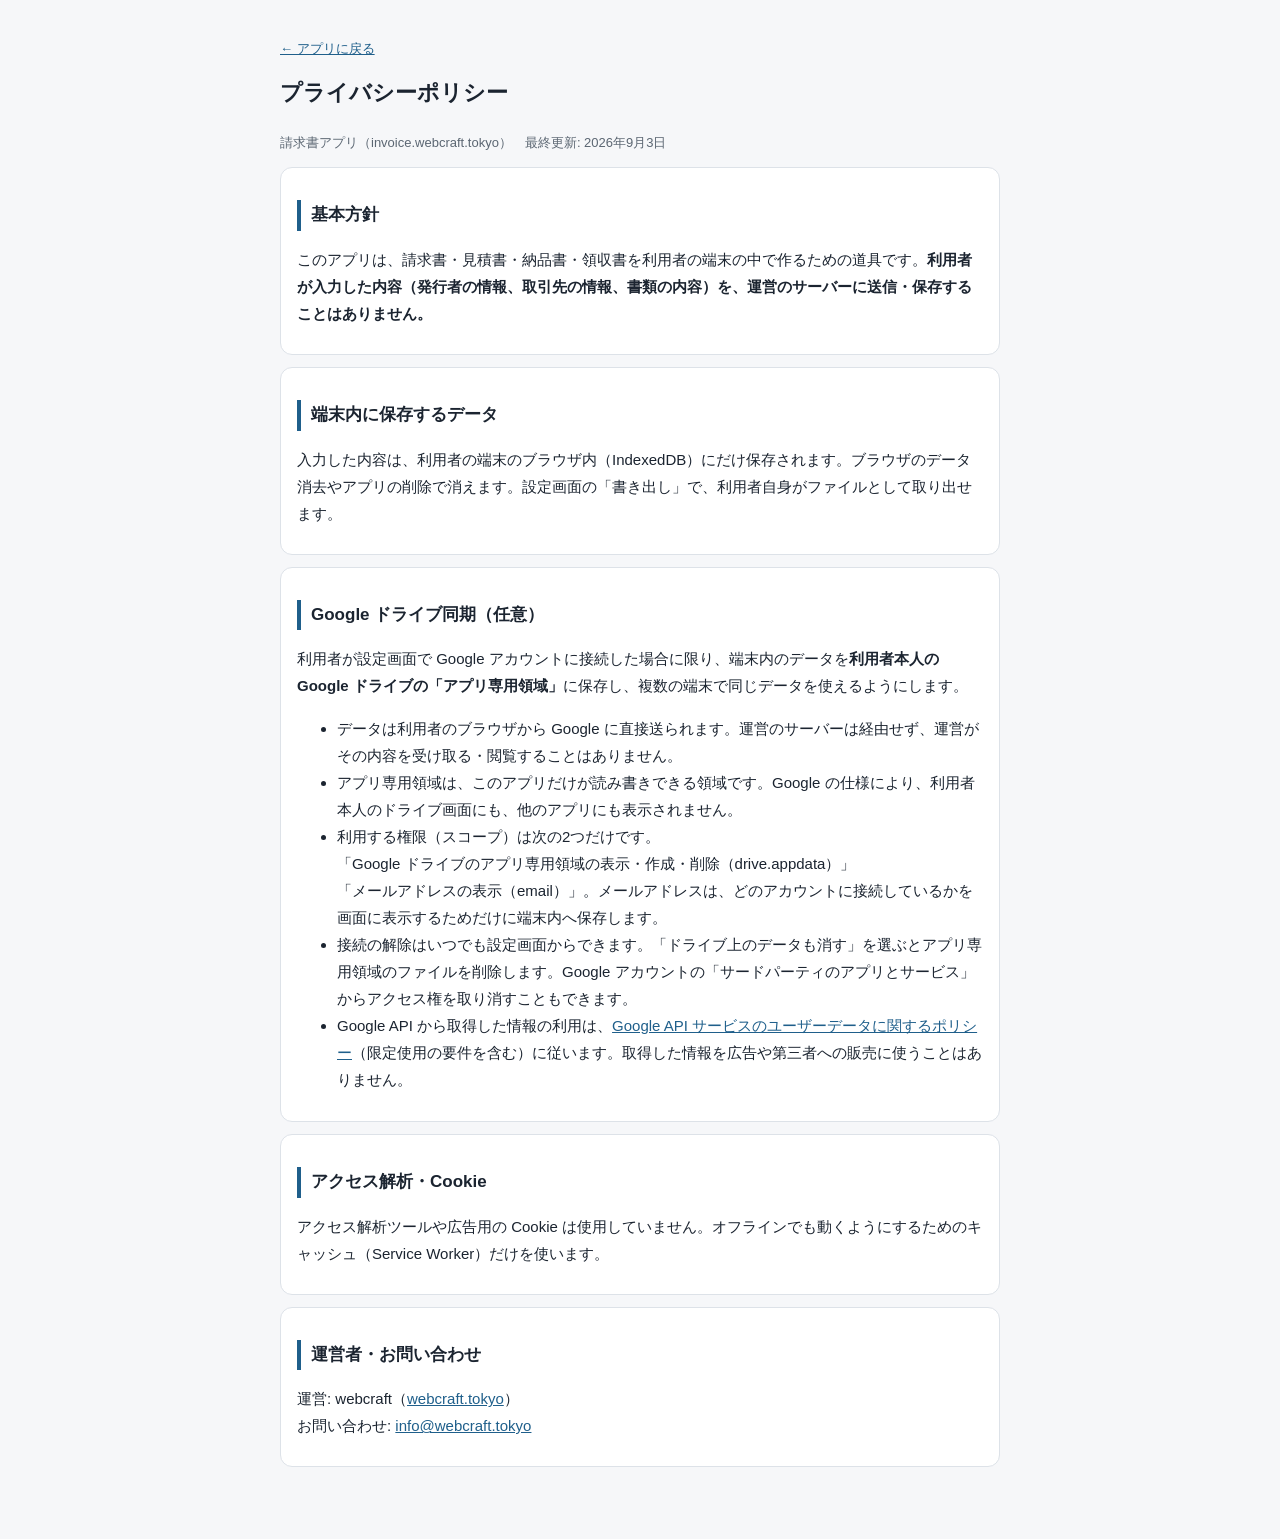
==== privacy.html @ 838dfd17 "deploy b1 2026-09-03 21:52" ====
<!doctype html>
<html lang="ja">
<head>
<meta charset="utf-8">
<meta name="viewport" content="width=device-width, initial-scale=1">
<title>プライバシーポリシー｜請求書アプリ</title>
<meta name="description" content="請求書アプリのプライバシーポリシー。データは利用者の端末内と、利用者本人の Google ドライブのアプリ専用領域にだけ保存され、運営はデータを受け取りません。">
<style>
  :root { color-scheme: light dark; --ink: #1b2430; --sub: #5b6672; --bg: #f6f7f9; --card: #fff; --line: #dde2e8; --accent: #1f5f8b; }
  @media (prefers-color-scheme: dark) { :root { --ink: #e7ecf2; --sub: #9aa6b2; --bg: #0e141b; --card: #151d26; --line: #263241; --accent: #7cc4ff; } }
  html, body { margin: 0; background: var(--bg); color: var(--ink); font-family: -apple-system, "Hiragino Sans", "Noto Sans JP", sans-serif; line-height: 1.8; }
  main { max-width: 720px; margin: 0 auto; padding: 24px 18px 60px; }
  h1 { font-size: 22px; margin: 8px 0 18px; }
  h2 { font-size: 17px; margin: 28px 0 8px; border-left: 4px solid var(--accent); padding-left: 10px; }
  p, li { font-size: 15px; }
  .meta { color: var(--sub); font-size: 13px; }
  a { color: var(--accent); }
  section { background: var(--card); border: 1px solid var(--line); border-radius: 12px; padding: 4px 16px 12px; margin-bottom: 12px; }
</style>
</head>
<body>
<main>
  <p class="meta"><a href="./">← アプリに戻る</a></p>
  <h1>プライバシーポリシー</h1>
  <p class="meta">請求書アプリ（invoice.webcraft.tokyo）　最終更新: 2026年9月3日</p>

  <section>
    <h2>基本方針</h2>
    <p>このアプリは、請求書・見積書・納品書・領収書を利用者の端末の中で作るための道具です。<b>利用者が入力した内容（発行者の情報、取引先の情報、書類の内容）を、運営のサーバーに送信・保存することはありません。</b></p>
  </section>

  <section>
    <h2>端末内に保存するデータ</h2>
    <p>入力した内容は、利用者の端末のブラウザ内（IndexedDB）にだけ保存されます。ブラウザのデータ消去やアプリの削除で消えます。設定画面の「書き出し」で、利用者自身がファイルとして取り出せます。</p>
  </section>

  <section>
    <h2>Google ドライブ同期（任意）</h2>
    <p>利用者が設定画面で Google アカウントに接続した場合に限り、端末内のデータを<b>利用者本人の Google ドライブの「アプリ専用領域」</b>に保存し、複数の端末で同じデータを使えるようにします。</p>
    <ul>
      <li>データは利用者のブラウザから Google に直接送られます。運営のサーバーは経由せず、運営がその内容を受け取る・閲覧することはありません。</li>
      <li>アプリ専用領域は、このアプリだけが読み書きできる領域です。Google の仕様により、利用者本人のドライブ画面にも、他のアプリにも表示されません。</li>
      <li>利用する権限（スコープ）は次の2つだけです。<br>「Google ドライブのアプリ専用領域の表示・作成・削除（drive.appdata）」<br>「メールアドレスの表示（email）」。メールアドレスは、どのアカウントに接続しているかを画面に表示するためだけに端末内へ保存します。</li>
      <li>接続の解除はいつでも設定画面からできます。「ドライブ上のデータも消す」を選ぶとアプリ専用領域のファイルを削除します。Google アカウントの「サードパーティのアプリとサービス」からアクセス権を取り消すこともできます。</li>
      <li>Google API から取得した情報の利用は、<a href="https://developers.google.com/terms/api-services-user-data-policy" target="_blank" rel="noopener">Google API サービスのユーザーデータに関するポリシー</a>（限定使用の要件を含む）に従います。取得した情報を広告や第三者への販売に使うことはありません。</li>
    </ul>
  </section>

  <section>
    <h2>アクセス解析・Cookie</h2>
    <p>アクセス解析ツールや広告用の Cookie は使用していません。オフラインでも動くようにするためのキャッシュ（Service Worker）だけを使います。</p>
  </section>

  <section>
    <h2>運営者・お問い合わせ</h2>
    <p>運営: webcraft（<a href="https://webcraft.tokyo/" target="_blank" rel="noopener">webcraft.tokyo</a>）<br>お問い合わせ: <a href="mailto:info@webcraft.tokyo">info@webcraft.tokyo</a></p>
  </section>
</main>
</body>
</html>
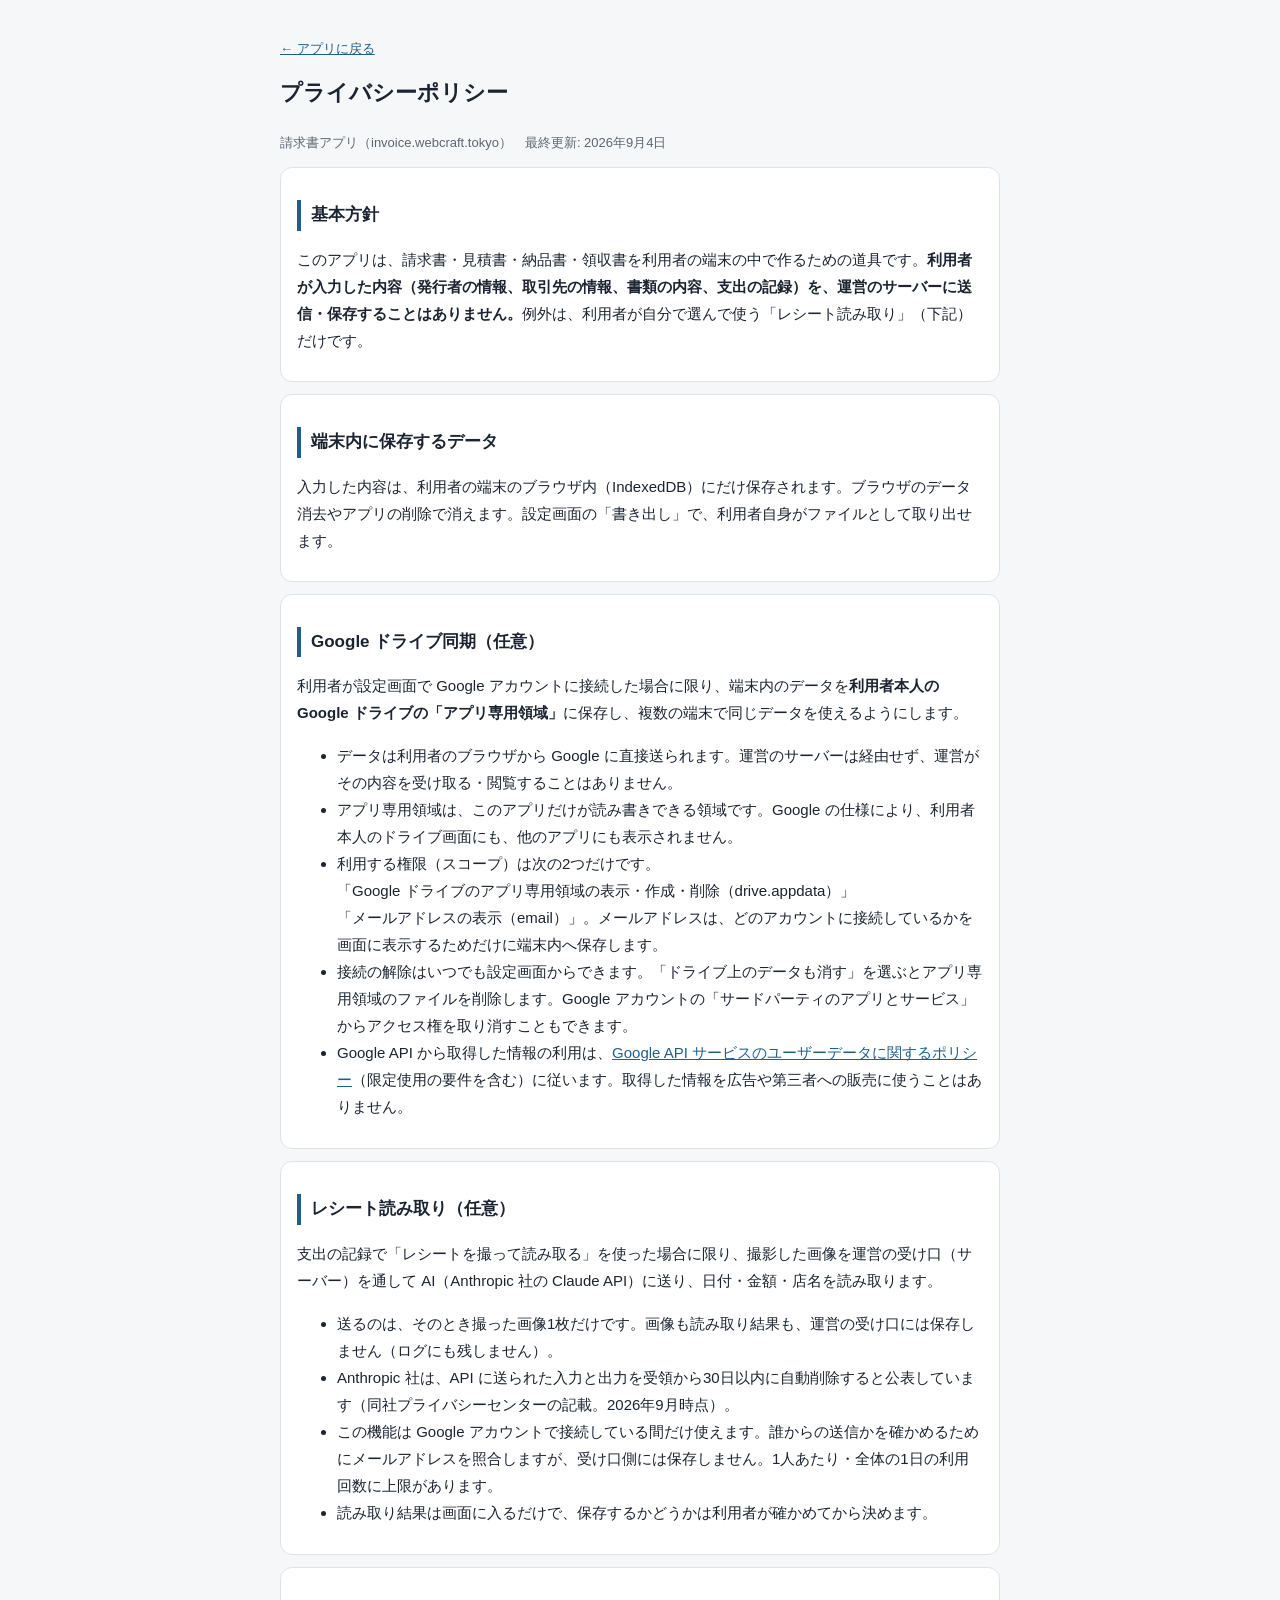
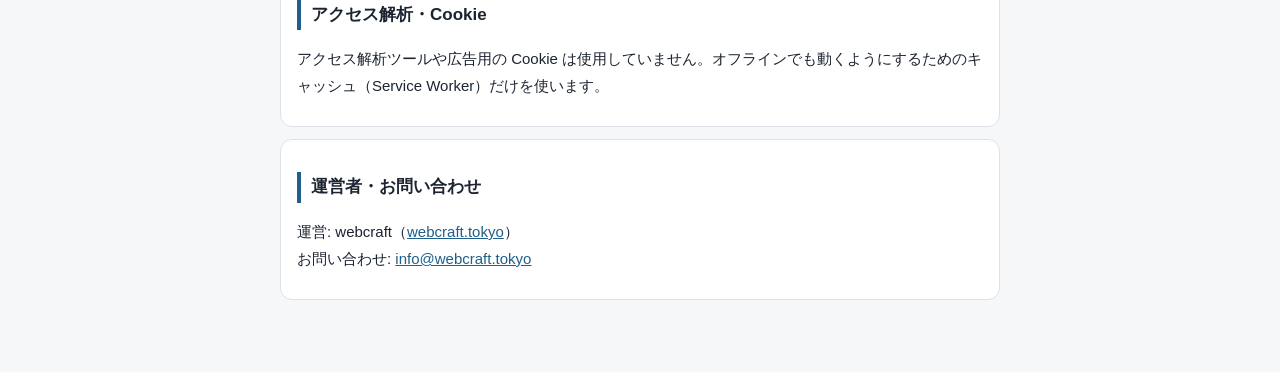
==== commit 91d84089: "deploy b1 2026-09-04 00:21" ====
--- a/privacy.html
+++ b/privacy.html
@@ -22,11 +22,11 @@
 <main>
   <p class="meta"><a href="./">← アプリに戻る</a></p>
   <h1>プライバシーポリシー</h1>
-  <p class="meta">請求書アプリ（invoice.webcraft.tokyo）　最終更新: 2026年9月3日</p>
+  <p class="meta">請求書アプリ（invoice.webcraft.tokyo）　最終更新: 2026年9月4日</p>
 
   <section>
     <h2>基本方針</h2>
-    <p>このアプリは、請求書・見積書・納品書・領収書を利用者の端末の中で作るための道具です。<b>利用者が入力した内容（発行者の情報、取引先の情報、書類の内容）を、運営のサーバーに送信・保存することはありません。</b></p>
+    <p>このアプリは、請求書・見積書・納品書・領収書を利用者の端末の中で作るための道具です。<b>利用者が入力した内容（発行者の情報、取引先の情報、書類の内容、支出の記録）を、運営のサーバーに送信・保存することはありません。</b>例外は、利用者が自分で選んで使う「レシート読み取り」（下記）だけです。</p>
   </section>
 
   <section>
@@ -47,6 +47,17 @@
   </section>
 
   <section>
+    <h2>レシート読み取り（任意）</h2>
+    <p>支出の記録で「レシートを撮って読み取る」を使った場合に限り、撮影した画像を運営の受け口（サーバー）を通して AI（Anthropic 社の Claude API）に送り、日付・金額・店名を読み取ります。</p>
+    <ul>
+      <li>送るのは、そのとき撮った画像1枚だけです。画像も読み取り結果も、運営の受け口には保存しません（ログにも残しません）。</li>
+      <li>Anthropic 社は、API に送られた入力と出力を受領から30日以内に自動削除すると公表しています（同社プライバシーセンターの記載。2026年9月時点）。</li>
+      <li>この機能は Google アカウントで接続している間だけ使えます。誰からの送信かを確かめるためにメールアドレスを照合しますが、受け口側には保存しません。1人あたり・全体の1日の利用回数に上限があります。</li>
+      <li>読み取り結果は画面に入るだけで、保存するかどうかは利用者が確かめてから決めます。</li>
+    </ul>
+  </section>
+
+  <section>
     <h2>アクセス解析・Cookie</h2>
     <p>アクセス解析ツールや広告用の Cookie は使用していません。オフラインでも動くようにするためのキャッシュ（Service Worker）だけを使います。</p>
   </section>
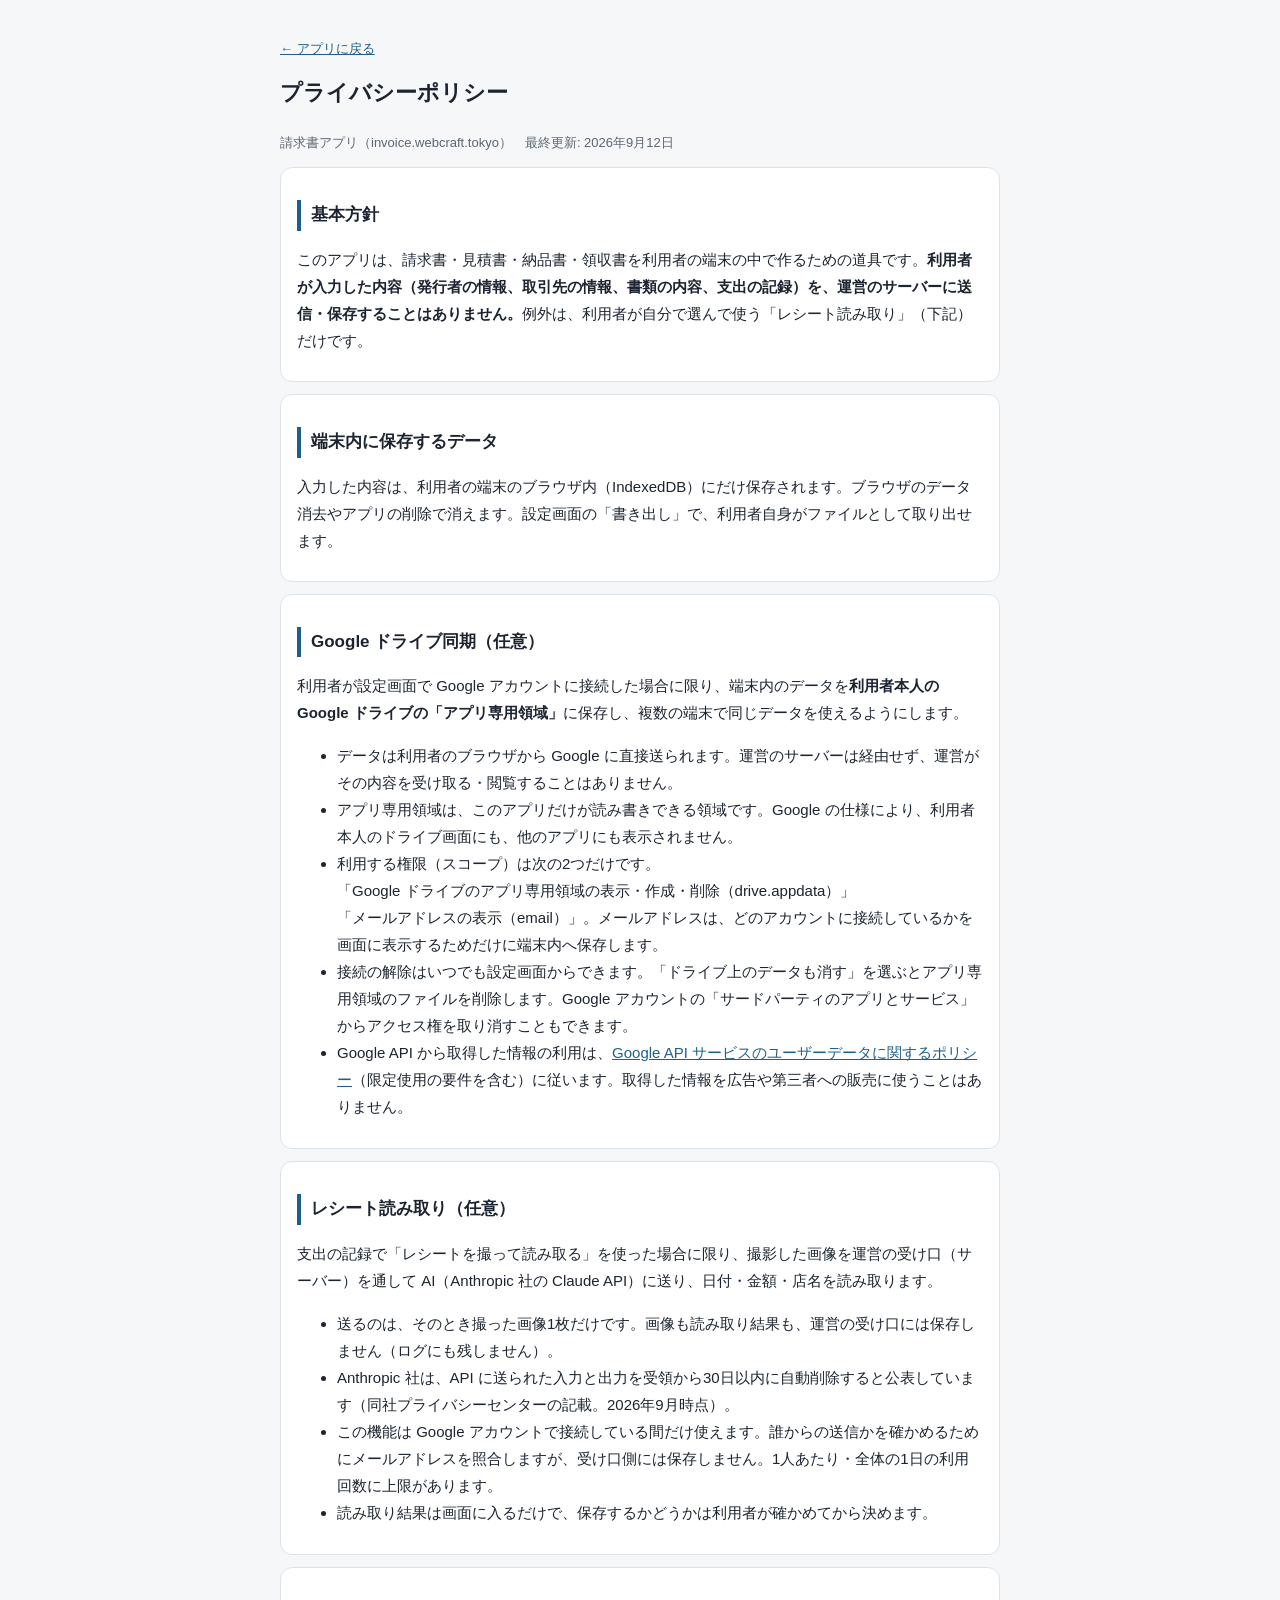
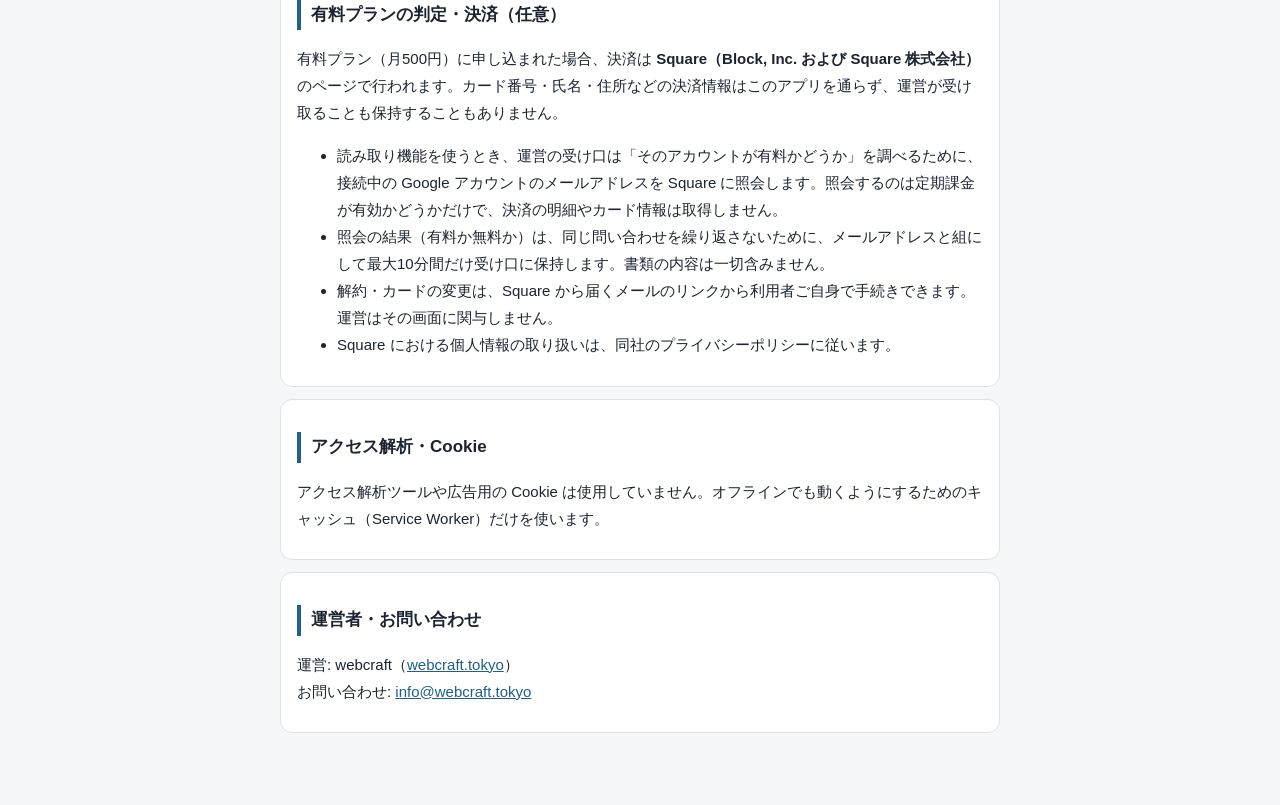
==== commit eeb72afd: "deploy 2026-09-12 20:03" ====
--- a/privacy.html
+++ b/privacy.html
@@ -22,7 +22,7 @@
 <main>
   <p class="meta"><a href="./">← アプリに戻る</a></p>
   <h1>プライバシーポリシー</h1>
-  <p class="meta">請求書アプリ（invoice.webcraft.tokyo）　最終更新: 2026年9月4日</p>
+  <p class="meta">請求書アプリ（invoice.webcraft.tokyo）　最終更新: 2026年9月12日</p>
 
   <section>
     <h2>基本方針</h2>
@@ -58,6 +58,17 @@
   </section>
 
   <section>
+    <h2>有料プランの判定・決済（任意）</h2>
+    <p>有料プラン（月500円）に申し込まれた場合、決済は <b>Square（Block, Inc. および Square 株式会社）</b>のページで行われます。カード番号・氏名・住所などの決済情報はこのアプリを通らず、運営が受け取ることも保持することもありません。</p>
+    <ul>
+      <li>読み取り機能を使うとき、運営の受け口は「そのアカウントが有料かどうか」を調べるために、接続中の Google アカウントのメールアドレスを Square に照会します。照会するのは定期課金が有効かどうかだけで、決済の明細やカード情報は取得しません。</li>
+      <li>照会の結果（有料か無料か）は、同じ問い合わせを繰り返さないために、メールアドレスと組にして最大10分間だけ受け口に保持します。書類の内容は一切含みません。</li>
+      <li>解約・カードの変更は、Square から届くメールのリンクから利用者ご自身で手続きできます。運営はその画面に関与しません。</li>
+      <li>Square における個人情報の取り扱いは、同社のプライバシーポリシーに従います。</li>
+    </ul>
+  </section>
+
+  <section>
     <h2>アクセス解析・Cookie</h2>
     <p>アクセス解析ツールや広告用の Cookie は使用していません。オフラインでも動くようにするためのキャッシュ（Service Worker）だけを使います。</p>
   </section>
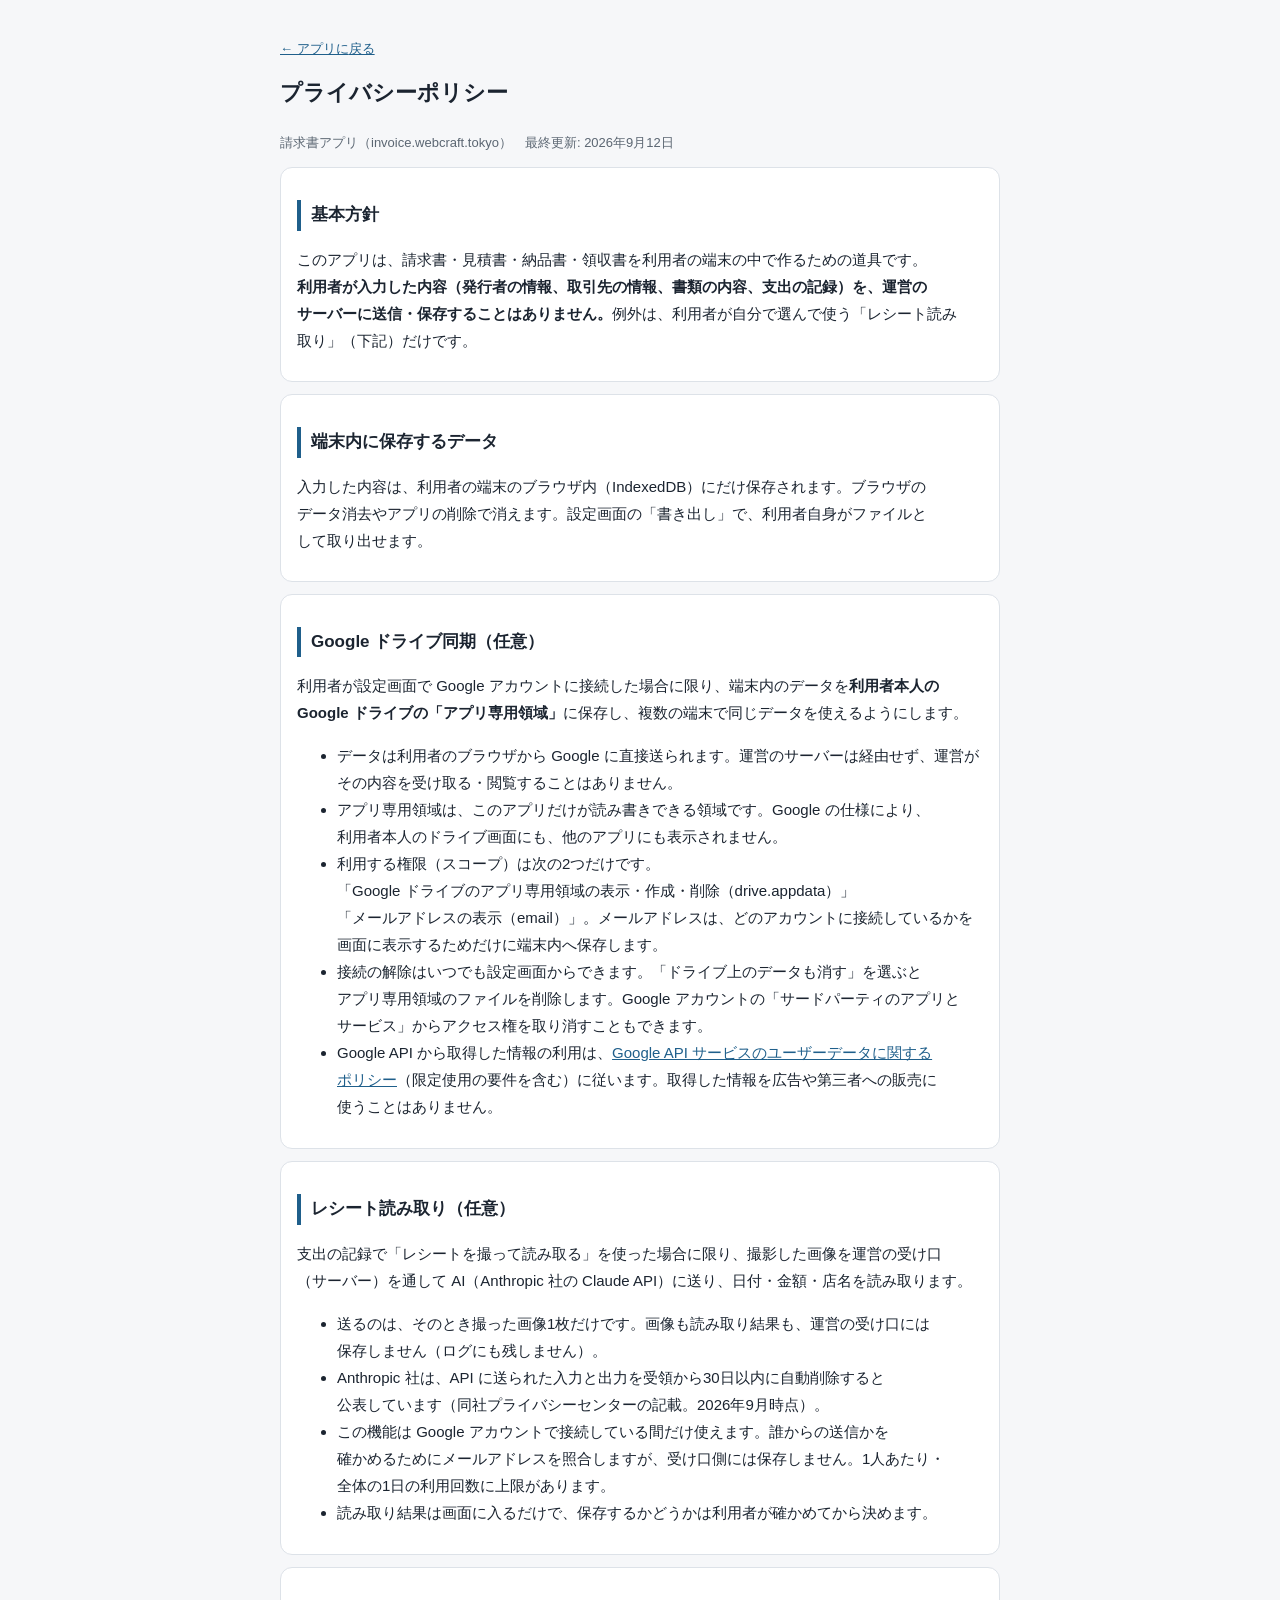
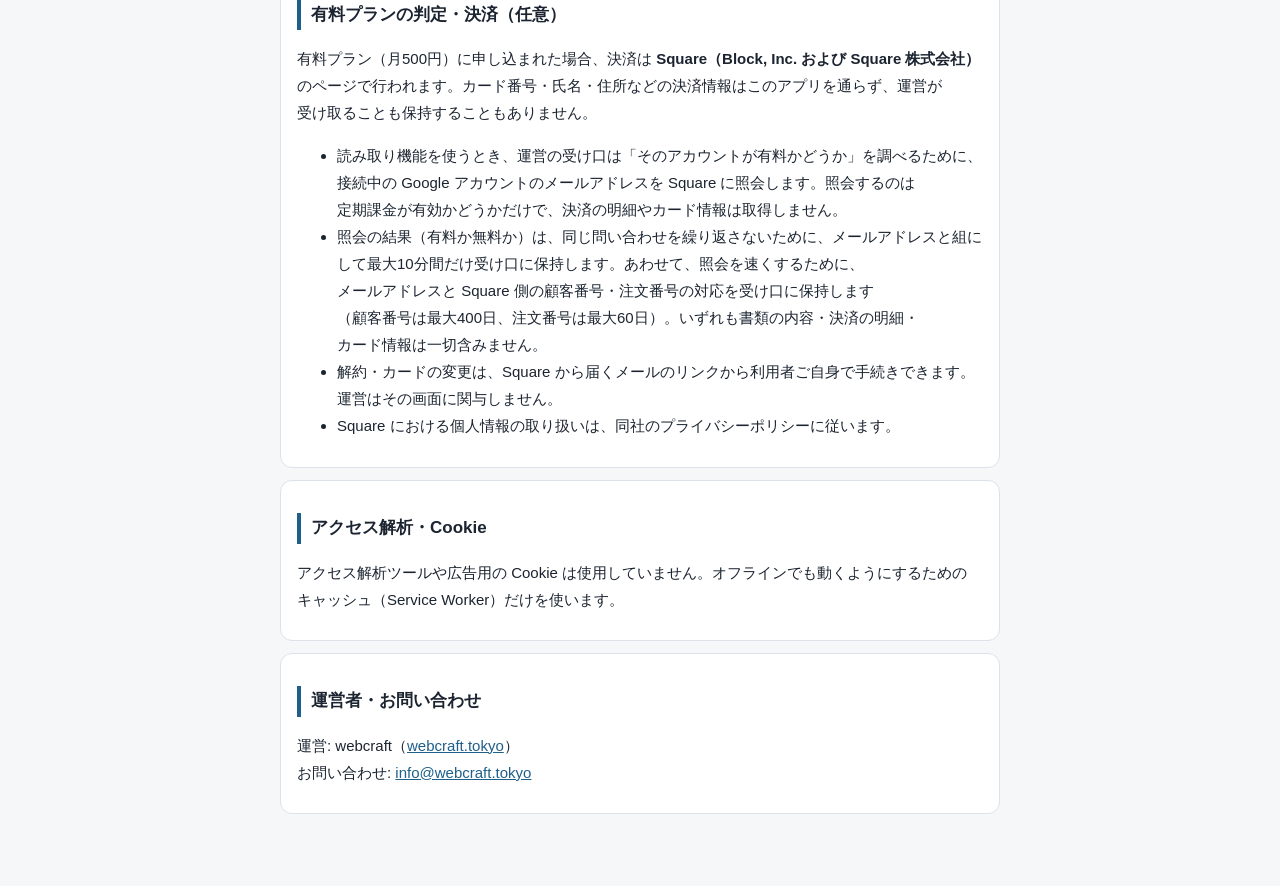
==== commit 677581e1: "deploy 2026-09-12 20:43" ====
--- a/privacy.html
+++ b/privacy.html
@@ -6,6 +6,73 @@
 <title>プライバシーポリシー｜請求書アプリ</title>
 <meta name="description" content="請求書アプリのプライバシーポリシー。データは利用者の端末内と、利用者本人の Google ドライブのアプリ専用領域にだけ保存され、運営はデータを受け取りません。">
 <style>
+/* == jp-typo:start == 日本語改行の基盤（jp_typo/typo.css が正本。直接編集しない） */
+/* ============================================================
+   日本語改行の基盤スタイル（全案件共通・正本）
+   /Users/mura2462/daily-content-auto/jp_typo/typo.css
+   これを編集したら jp-wrap --sync-all で各案件へ再配布する。
+
+   前提となる実測事実（MDN browser-compat-data / 2026-08-20 確認）:
+     word-break:auto-phrase … Chrome119+ のみ。Safari は preview、Firefox 非対応。
+                              しかも lang="ja" が要る。→ iPhone では効かない。
+     text-wrap:pretty       … Chrome130+ / Safari26+ / Firefox 非対応
+     text-wrap:balance      … Chrome130+ / Safari17.5+ / Firefox124+
+                       … Chrome1 / Safari4 / Firefox1 = 全ブラウザ確実
+   よって「文節で折り返す」実体は （budoux が本文に埋め込む）が担い、
+   CSS は「wbr 以外の位置で切らせない」ことを担当する二段構えにする。
+   ============================================================ */
+
+/* 折り返し規則。詳細度0（:where）で全要素に敷く。
+   要素を列挙する方式だと div 直下のテキストが漏れて、そこだけ改行規則が変わる。
+   word-break 系は継承プロパティだが、途中の要素に直接指定があると継承が切れるため、
+   html への一括指定ではなく全要素へ当てる必要がある。
+   詳細度0なので、既存のページ側指定は一切上書きされない＝後方互換。 */
+:where(body, body *){
+  line-break: strict;        /* 行頭の句読点・閉じ括弧・小書き仮名を禁止（禁則） */
+  word-break: keep-all;      /* 日本語を任意位置で切らせない＝wbr の位置だけで折る */
+  overflow-wrap: break-word; /* 安全網。ただし anywhere と違い「文節が行に収まらない時」だけ切る。
+                                anywhere は改行機会を同格に扱うため貪欲に詰めて文節を割ってしまう */
+  text-wrap: pretty;         /* 対応環境では最終行1文字の孤立（рагged）を回避 */
+}
+
+/* 見出し・キャッチは行の長さを揃える（対応環境のみ。非対応でも劣化しない） */
+:where(h1,h2,h3,.lead,.catch,.hero h1,.jp-balance){
+  text-wrap: balance;
+}
+
+/* word-break:auto-phrase はあえて使わない。
+   Chrome 以外では無効なうえ、Chrome でも lang="ja" が無いと normal（＝どこでも切る）に
+   落ちる。ブラウザによって改行位置が変わる状態を作らないため、判断は budoux が埋めた
+    に一本化する。 */
+
+/* 行長（measure）。日本語は1行あたり全角35〜45字が可読のピーク。
+   PC幅で1行が伸びきるのを防ぐ。opt-in（.jp-measure）＋本文既定の両方を用意。 */
+.jp-measure{ max-width: 40em; }
+.jp-measure-center{ max-width: 40em; margin-inline: auto; }
+
+/* デバイス別の明示改行。使うのは「意味の切れ目をどうしても固定したい」時だけ。
+   .br-sp = スマホでのみ改行 / .br-tb = タブレットのみ / .br-pc = PCのみ
+   .sp-br / .pc-br は既存ページの旧クラス名との互換 */
+.br-sp,.sp-br,.br-tb,.br-pc,.pc-br{ display:none; }
+@media (max-width: 599px){  .br-sp,.sp-br{ display:inline; } }
+@media (min-width: 600px) and (max-width: 1023px){ .br-tb{ display:inline; } }
+@media (min-width: 1024px){ .br-pc,.pc-br{ display:inline; } }
+
+/* 逆に「その幅では改行させたくない」ときの打ち消し */
+@media (max-width: 599px){ .nobr-sp{ display:none; } }
+@media (min-width: 1024px){ .nobr-pc{ display:none; } }
+
+/* 電話番号のように途中で切られると意味が壊れるものは切らせない */
+.jp-nowrap,:where(a[href^="tel:"],.tel,.phone,.no-break){ white-space: nowrap; }
+
+/* 逆にメールアドレス・URL は長いので、どこで切ってでも溢れさせない */
+:where(a[href^="mailto:"],a[href^="http"],.jp-break,code,kbd,samp){ overflow-wrap: anywhere; }
+
+/* 数字＋単位・記号の分断防止（例: 500 件, 8:00〜20:00） */
+.jp-unit{ white-space: nowrap; }
+
+/* == jp-typo:end == */
+
   :root { color-scheme: light dark; --ink: #1b2430; --sub: #5b6672; --bg: #f6f7f9; --card: #fff; --line: #dde2e8; --accent: #1f5f8b; }
   @media (prefers-color-scheme: dark) { :root { --ink: #e7ecf2; --sub: #9aa6b2; --bg: #0e141b; --card: #151d26; --line: #263241; --accent: #7cc4ff; } }
   html, body { margin: 0; background: var(--bg); color: var(--ink); font-family: -apple-system, "Hiragino Sans", "Noto Sans JP", sans-serif; line-height: 1.8; }
@@ -20,62 +87,62 @@
 </head>
 <body>
 <main>
-  <p class="meta"><a href="./">← アプリに戻る</a></p>
+  <p class="meta"><a href="./">← アプリに<wbr>戻る</a></p>
   <h1>プライバシーポリシー</h1>
-  <p class="meta">請求書アプリ（invoice.webcraft.tokyo）　最終更新: 2026年9月12日</p>
+  <p class="meta">請求書アプリ<wbr>（invoice.webcraft.tokyo）　最終更新: <span class="jp-nowrap">2026年</span>9月<wbr><span class="jp-nowrap">12日</span></p>
 
   <section>
     <h2>基本方針</h2>
-    <p>このアプリは、請求書・見積書・納品書・領収書を利用者の端末の中で作るための道具です。<b>利用者が入力した内容（発行者の情報、取引先の情報、書類の内容、支出の記録）を、運営のサーバーに送信・保存することはありません。</b>例外は、利用者が自分で選んで使う「レシート読み取り」（下記）だけです。</p>
+    <p>この<wbr>アプリは、<wbr>請求書・<wbr>見積書・<wbr>納品書・<wbr>領収書を<wbr>利用者の<wbr>端末の<wbr>中で<wbr>作るための<wbr>道具です。<b>利用者が<wbr>入力した<wbr>内容<wbr>（発行者の<wbr>情報、<wbr>取引先の<wbr>情報、<wbr>書類の<wbr>内容、<wbr>支出の<wbr>記録）を、<wbr>運営の<wbr>サーバーに<wbr>送信・<wbr>保存することは<wbr>ありません。</b>例外は、<wbr>利用者が<wbr>自分で<wbr>選んで<wbr>使う<wbr>「レシート読み<wbr>取り」<wbr>（下記）だけです。</p>
   </section>
 
   <section>
-    <h2>端末内に保存するデータ</h2>
-    <p>入力した内容は、利用者の端末のブラウザ内（IndexedDB）にだけ保存されます。ブラウザのデータ消去やアプリの削除で消えます。設定画面の「書き出し」で、利用者自身がファイルとして取り出せます。</p>
+    <h2>端末内に<wbr>保存する<wbr>データ</h2>
+    <p>入力した<wbr>内容は、<wbr>利用者の<wbr>端末の<wbr>ブラウザ内<wbr>（IndexedDB）<wbr>にだけ<wbr>保存されます。<wbr>ブラウザの<wbr>データ消去や<wbr>アプリの<wbr>削除で<wbr>消えます。<wbr>設定画面の<wbr>「書き出し」で、<wbr>利用者自身が<wbr>ファイルと<wbr>して<wbr>取り出せます。</p>
   </section>
 
   <section>
-    <h2>Google ドライブ同期（任意）</h2>
-    <p>利用者が設定画面で Google アカウントに接続した場合に限り、端末内のデータを<b>利用者本人の Google ドライブの「アプリ専用領域」</b>に保存し、複数の端末で同じデータを使えるようにします。</p>
+    <h2>Google ドライブ同期<wbr>（任意）</h2>
+    <p>利用者が<wbr>設定画面で Google アカウントに<wbr>接続した<wbr>場合に<wbr>限り、<wbr>端末内の<wbr>データを<b>利用者本人の Google ドライブの<wbr>「アプリ専用領域」</b>に<wbr>保存し、<wbr>複数の<wbr>端末で<wbr>同じ<wbr>データを<wbr>使えるようにします。</p>
     <ul>
-      <li>データは利用者のブラウザから Google に直接送られます。運営のサーバーは経由せず、運営がその内容を受け取る・閲覧することはありません。</li>
-      <li>アプリ専用領域は、このアプリだけが読み書きできる領域です。Google の仕様により、利用者本人のドライブ画面にも、他のアプリにも表示されません。</li>
-      <li>利用する権限（スコープ）は次の2つだけです。<br>「Google ドライブのアプリ専用領域の表示・作成・削除（drive.appdata）」<br>「メールアドレスの表示（email）」。メールアドレスは、どのアカウントに接続しているかを画面に表示するためだけに端末内へ保存します。</li>
-      <li>接続の解除はいつでも設定画面からできます。「ドライブ上のデータも消す」を選ぶとアプリ専用領域のファイルを削除します。Google アカウントの「サードパーティのアプリとサービス」からアクセス権を取り消すこともできます。</li>
-      <li>Google API から取得した情報の利用は、<a href="https://developers.google.com/terms/api-services-user-data-policy" target="_blank" rel="noopener">Google API サービスのユーザーデータに関するポリシー</a>（限定使用の要件を含む）に従います。取得した情報を広告や第三者への販売に使うことはありません。</li>
+      <li>データは<wbr>利用者の<wbr>ブラウザから Google に<wbr>直接送られます。<wbr>運営の<wbr>サーバーは<wbr>経由せず、<wbr>運営が<wbr>その<wbr>内容を<wbr>受け取る・<wbr>閲覧することは<wbr>ありません。</li>
+      <li>アプリ専用領域は、<wbr>この<wbr>アプリだけが<wbr>読み<wbr>書きできる<wbr>領域です。<wbr>Google の<wbr>仕様に<wbr>より、<wbr>利用者本人の<wbr>ドライブ画面にも、<wbr>他の<wbr>アプリにも<wbr>表示されません。</li>
+      <li>利用する<wbr>権限<wbr>（スコープ）<wbr>は<wbr>次の<wbr>2つだけです。<br>「Google ドライブの<wbr>アプリ専用領域の<wbr>表示・<wbr>作成・<wbr>削除<wbr>（drive.appdata）」<br>「メールアドレスの<wbr>表示<wbr>（email）」。<wbr>メールアドレスは、<wbr>どの<wbr>アカウントに<wbr>接続しているかを<wbr>画面に<wbr>表示する<wbr>ためだけに<wbr>端末内へ<wbr>保存します。</li>
+      <li>接続の<wbr>解除は<wbr>いつでも<wbr>設定画面から<wbr>できます。<wbr>「ドライブ上の<wbr>データも<wbr>消す」<wbr>を<wbr>選ぶと<wbr>アプリ専用領域の<wbr>ファイルを<wbr>削除します。<wbr>Google アカウントの<wbr>「サードパーティの<wbr>アプリと<wbr>サービス」<wbr>から<wbr>アクセス権を<wbr>取り消すことも<wbr>できます。</li>
+      <li>Google API から<wbr>取得した<wbr>情報の<wbr>利用は、<a href="https://developers.google.com/terms/api-services-user-data-policy" target="_blank" rel="noopener">Google API サービスの<wbr>ユーザーデータに<wbr>関する<wbr>ポリシー</a>（限定使用の<wbr>要件を<wbr>含む）<wbr>に<wbr>従います。<wbr>取得した<wbr>情報を<wbr>広告や<wbr>第三者への<wbr>販売に<wbr>使うことは<wbr>ありません。</li>
     </ul>
   </section>
 
   <section>
-    <h2>レシート読み取り（任意）</h2>
-    <p>支出の記録で「レシートを撮って読み取る」を使った場合に限り、撮影した画像を運営の受け口（サーバー）を通して AI（Anthropic 社の Claude API）に送り、日付・金額・店名を読み取ります。</p>
+    <h2>レシート読み取り<wbr>（任意）</h2>
+    <p>支出の<wbr>記録で<wbr>「レシートを<wbr>撮って<wbr>読み取る」<wbr>を<wbr>使った<wbr>場合に<wbr>限り、<wbr>撮影した<wbr>画像を<wbr>運営の<wbr>受け口<wbr>（サーバー）<wbr>を<wbr>通して AI<wbr>（Anthropic 社の Claude API）<wbr>に<wbr>送り、<wbr>日付・<wbr>金額・<wbr>店名を<wbr>読み取ります。</p>
     <ul>
-      <li>送るのは、そのとき撮った画像1枚だけです。画像も読み取り結果も、運営の受け口には保存しません（ログにも残しません）。</li>
-      <li>Anthropic 社は、API に送られた入力と出力を受領から30日以内に自動削除すると公表しています（同社プライバシーセンターの記載。2026年9月時点）。</li>
-      <li>この機能は Google アカウントで接続している間だけ使えます。誰からの送信かを確かめるためにメールアドレスを照合しますが、受け口側には保存しません。1人あたり・全体の1日の利用回数に上限があります。</li>
-      <li>読み取り結果は画面に入るだけで、保存するかどうかは利用者が確かめてから決めます。</li>
+      <li>送るのは、<wbr>そのとき<wbr>撮った<wbr>画像1枚だけです。<wbr>画像も<wbr>読み取り結果も、<wbr>運営の<wbr>受け口には<wbr>保存しません<wbr>（ログにも<wbr>残しません）。</li>
+      <li>Anthropic 社は、<wbr>API に<wbr>送られた<wbr>入力と<wbr>出力を<wbr>受領から<wbr><span class="jp-nowrap">30日</span><wbr>以内に<wbr>自動削除すると<wbr>公表しています<wbr>（同社プライバシーセンターの<wbr>記載。<wbr><span class="jp-nowrap">2026年</span>9月時点）。</li>
+      <li>この<wbr>機能は Google アカウントで<wbr>接続している<wbr>間だけ<wbr>使えます。<wbr>誰からの<wbr>送信かを<wbr>確かめるために<wbr>メールアドレスを<wbr>照合しますが、<wbr>受け口側には<wbr>保存しません。<wbr>1人あたり・<wbr>全体の<wbr><span class="jp-nowrap">1日</span>の<wbr>利用回数に<wbr>上限が<wbr>あります。</li>
+      <li>読み取り結果は<wbr>画面に<wbr>入るだけで、<wbr>保存するかどうかは<wbr>利用者が<wbr>確かめてから<wbr>決めます。</li>
     </ul>
   </section>
 
   <section>
-    <h2>有料プランの判定・決済（任意）</h2>
-    <p>有料プラン（月500円）に申し込まれた場合、決済は <b>Square（Block, Inc. および Square 株式会社）</b>のページで行われます。カード番号・氏名・住所などの決済情報はこのアプリを通らず、運営が受け取ることも保持することもありません。</p>
+    <h2>有料プランの<wbr>判定・<wbr>決済<wbr>（任意）</h2>
+    <p>有料プラン<wbr>（月<wbr><span class="jp-nowrap">500円</span>）<wbr>に<wbr>申し込まれた<wbr>場合、<wbr>決済は <b>Square<wbr>（Block, Inc. および Square 株式会社）</b>の<wbr>ページで<wbr>行われます。<wbr>カード番号・<wbr>氏名・<wbr>住所などの<wbr>決済情報は<wbr>この<wbr>アプリを<wbr>通らず、<wbr>運営が<wbr>受け取ることも<wbr>保持することも<wbr>ありません。</p>
     <ul>
-      <li>読み取り機能を使うとき、運営の受け口は「そのアカウントが有料かどうか」を調べるために、接続中の Google アカウントのメールアドレスを Square に照会します。照会するのは定期課金が有効かどうかだけで、決済の明細やカード情報は取得しません。</li>
-      <li>照会の結果（有料か無料か）は、同じ問い合わせを繰り返さないために、メールアドレスと組にして最大10分間だけ受け口に保持します。書類の内容は一切含みません。</li>
-      <li>解約・カードの変更は、Square から届くメールのリンクから利用者ご自身で手続きできます。運営はその画面に関与しません。</li>
-      <li>Square における個人情報の取り扱いは、同社のプライバシーポリシーに従います。</li>
+      <li>読み取り機能を<wbr>使うとき、<wbr>運営の<wbr>受け口は<wbr>「その<wbr>アカウントが<wbr>有料かどうか」<wbr>を<wbr>調べるために、<wbr>接続中の Google アカウントの<wbr>メールアドレスを Square に<wbr>照会します。<wbr>照会するのは<wbr>定期課金が<wbr>有効か<wbr>どうかだけで、<wbr>決済の<wbr>明細や<wbr>カード情報は<wbr>取得しません。</li>
+      <li>照会の<wbr>結果<wbr>（有料か<wbr>無料か）は、<wbr>同じ<wbr>問い合わせを<wbr>繰り返さないために、<wbr>メールアドレスと<wbr>組に<wbr>して<wbr>最大<wbr><span class="jp-nowrap">10分</span><wbr>間だけ<wbr>受け口に<wbr>保持します。<wbr>あわせて、<wbr>照会を<wbr>速く<wbr>するために、<wbr>メールアドレスと Square 側の<wbr>顧客番号・<wbr>注文番号の<wbr>対応を<wbr>受け口に<wbr>保持します<wbr>（顧客番号は<wbr>最大<wbr><span class="jp-nowrap">400日</span>、<wbr>注文番号は<wbr>最大<wbr><span class="jp-nowrap">60日</span>）。<wbr>いずれも<wbr>書類の<wbr>内容・<wbr>決済の<wbr>明細・<wbr>カード情報は<wbr>一切含みません。</li>
+      <li>解約・<wbr>カードの<wbr>変更は、<wbr>Square から<wbr>届く<wbr>メールの<wbr>リンクから<wbr>利用者ご自身で<wbr>手続きできます。<wbr>運営は<wbr>その<wbr>画面に<wbr>関与しません。</li>
+      <li>Square に<wbr>おける<wbr>個人情報の<wbr>取り扱いは、<wbr>同社の<wbr>プライバシーポリシーに<wbr>従います。</li>
     </ul>
   </section>
 
   <section>
-    <h2>アクセス解析・Cookie</h2>
-    <p>アクセス解析ツールや広告用の Cookie は使用していません。オフラインでも動くようにするためのキャッシュ（Service Worker）だけを使います。</p>
+    <h2>アクセス解析・<wbr>Cookie</h2>
+    <p>アクセス解析ツールや<wbr>広告用の Cookie は<wbr>使用していません。<wbr>オフラインでも<wbr>動くように<wbr>するための<wbr>キャッシュ<wbr>（Service Worker）だけを<wbr>使います。</p>
   </section>
 
   <section>
-    <h2>運営者・お問い合わせ</h2>
-    <p>運営: webcraft（<a href="https://webcraft.tokyo/" target="_blank" rel="noopener">webcraft.tokyo</a>）<br>お問い合わせ: <a href="mailto:info@webcraft.tokyo">info@webcraft.tokyo</a></p>
+    <h2>運営者・<wbr>お問い合わせ</h2>
+    <p>運営: webcraft<wbr>（<a href="https://webcraft.tokyo/" target="_blank" rel="noopener">webcraft.tokyo</a>）<br>お問い合わせ: <a href="mailto:info@webcraft.tokyo"><span class="jp-break">info@webcraft.tokyo</span></a></p>
   </section>
 </main>
 </body>
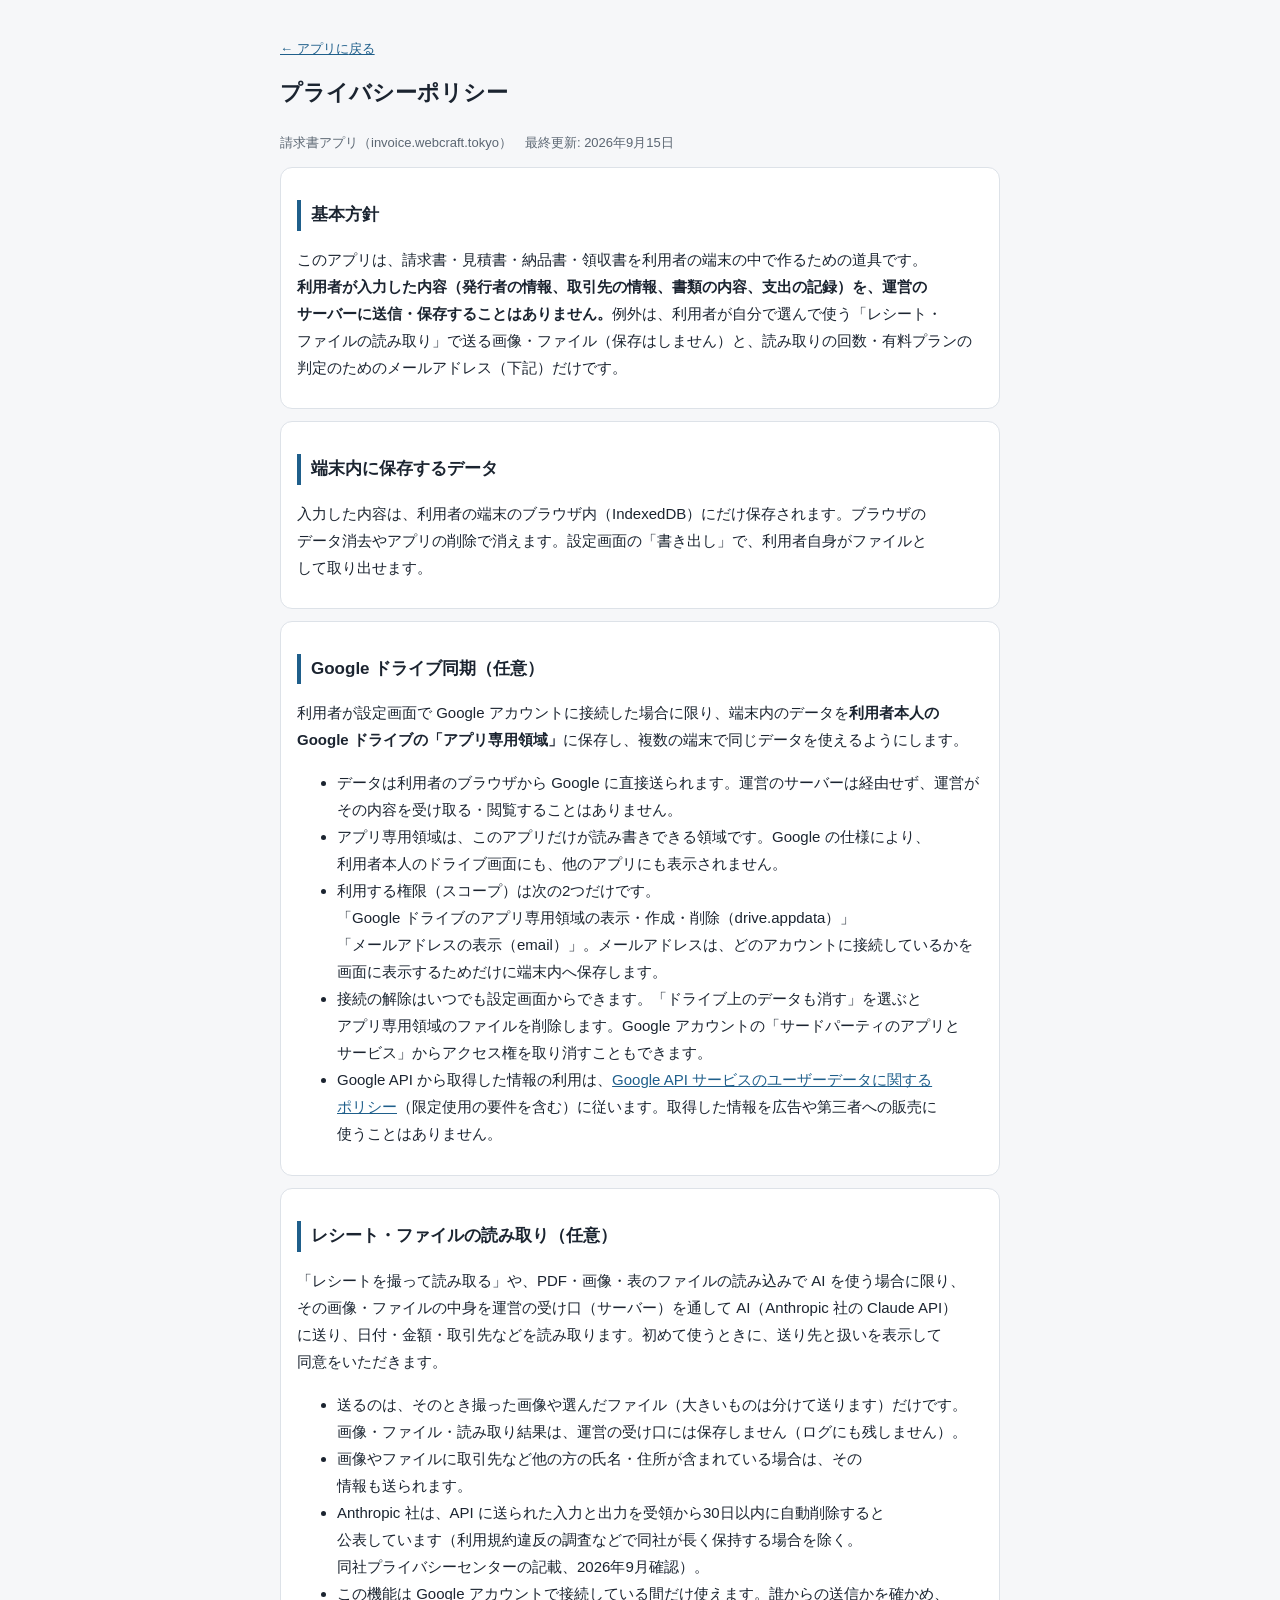
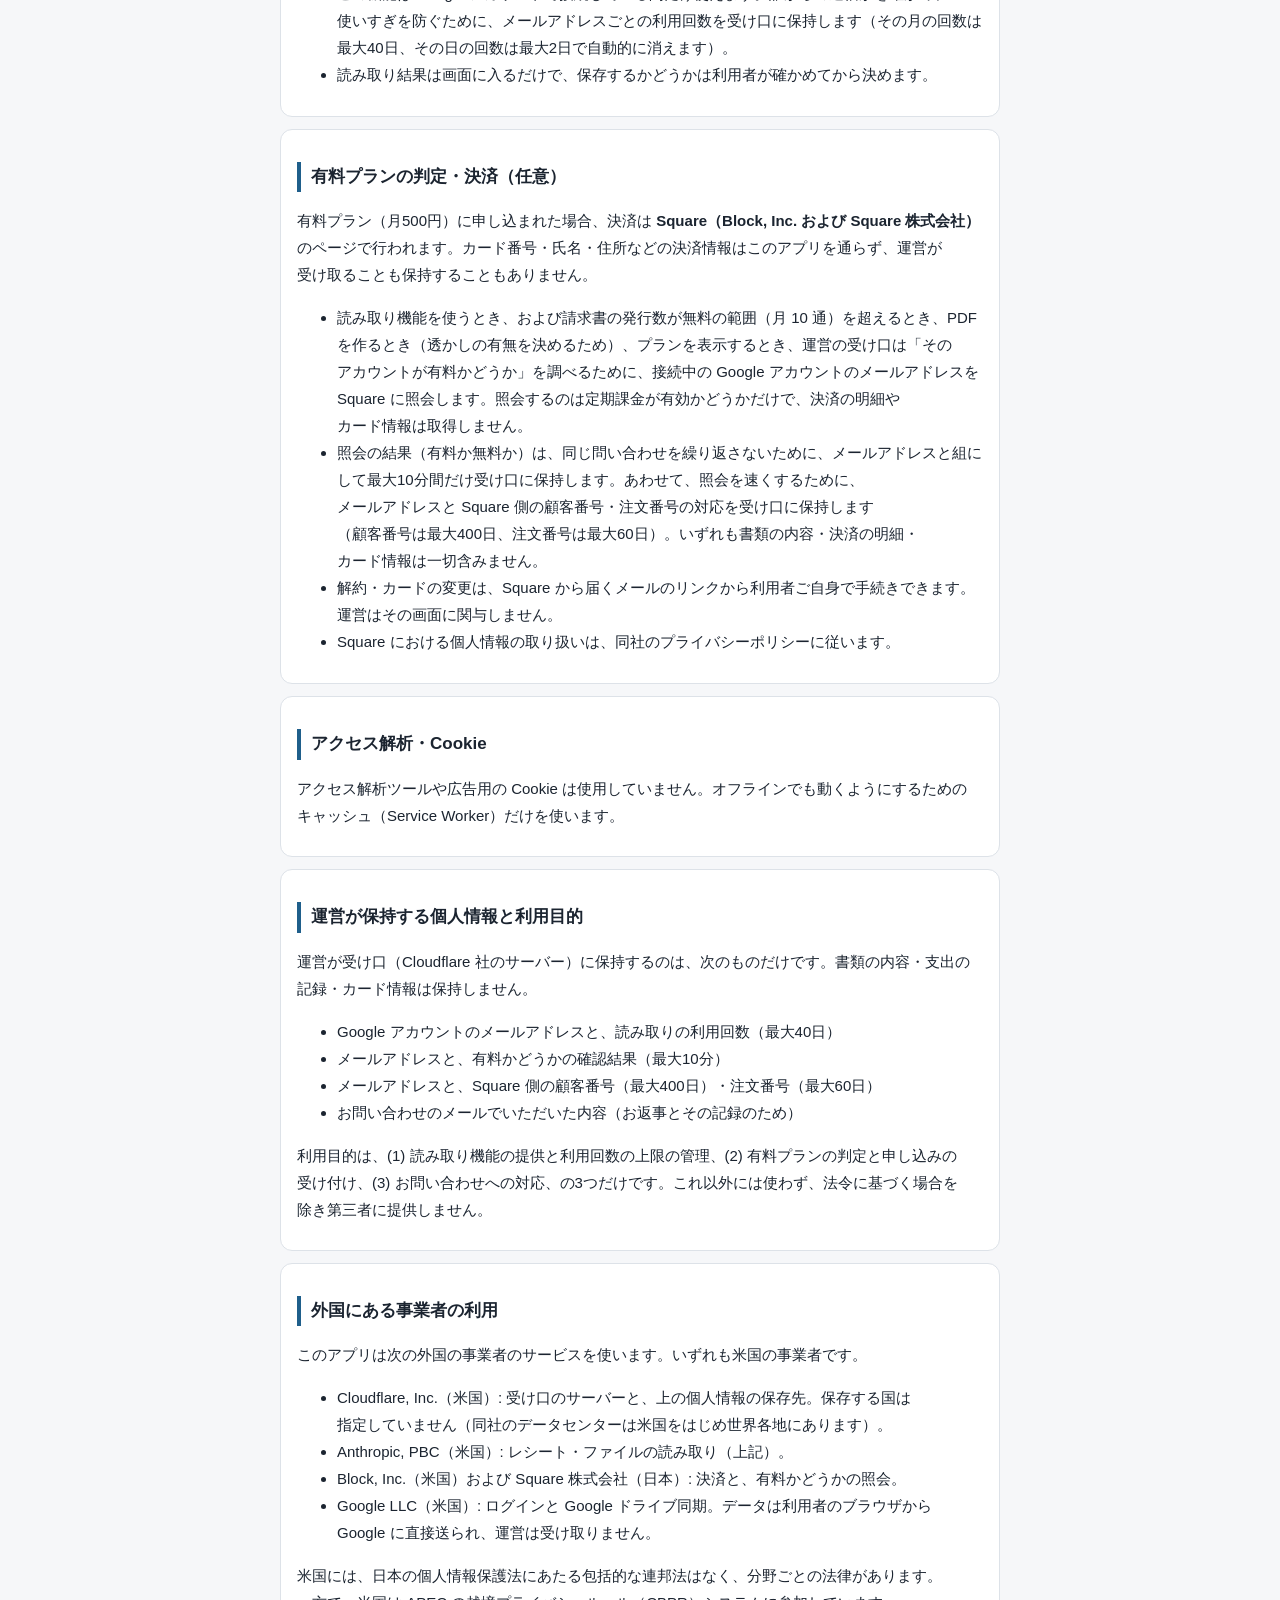
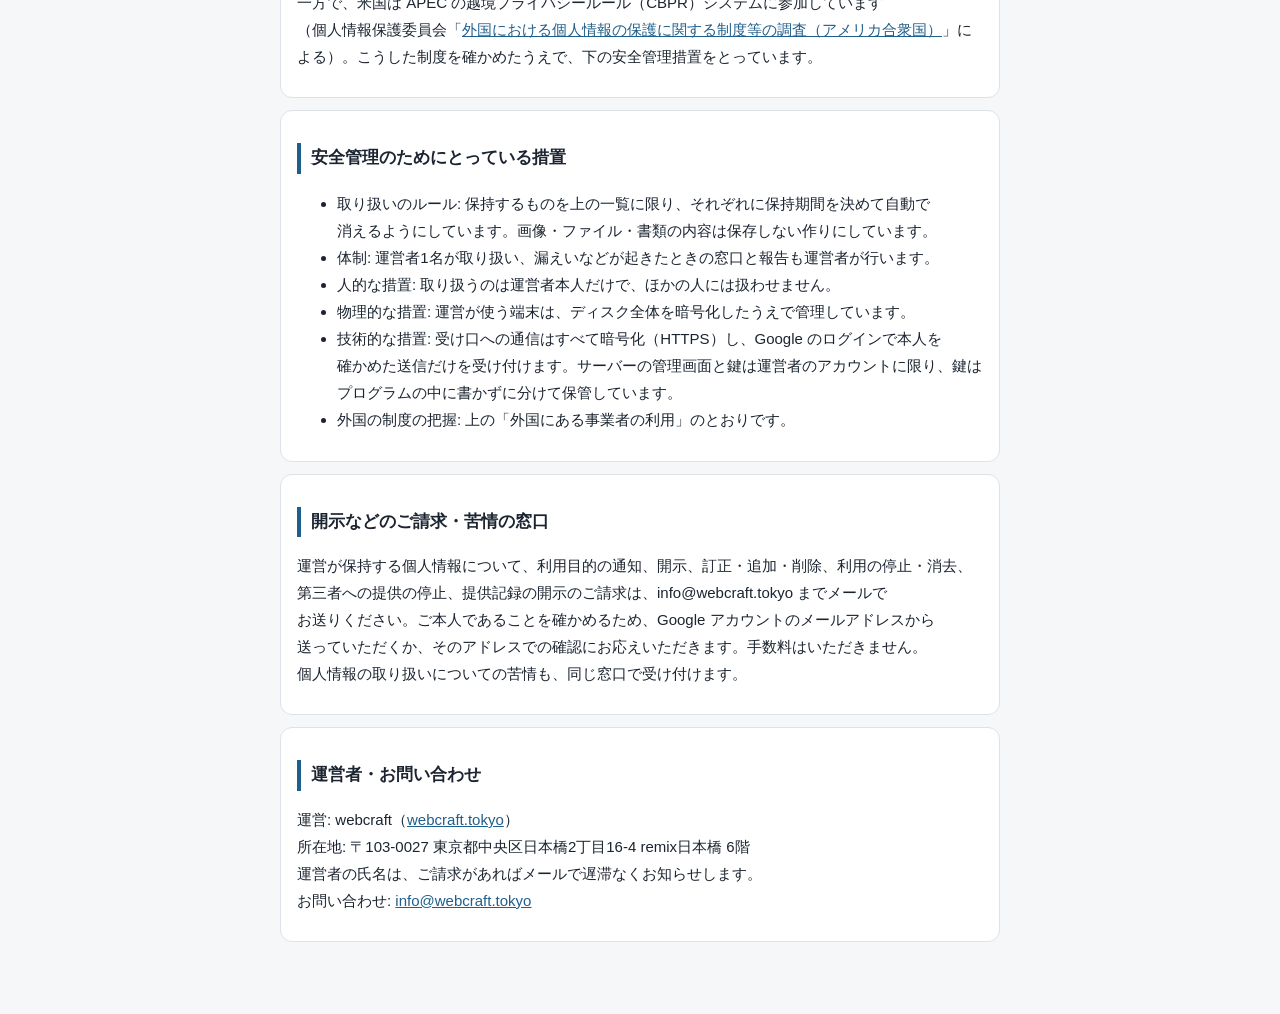
==== commit 600748ee: "deploy 2026-09-15 17:07" ====
--- a/privacy.html
+++ b/privacy.html
@@ -89,11 +89,11 @@
 <main>
   <p class="meta"><a href="./">← アプリに<wbr>戻る</a></p>
   <h1>プライバシーポリシー</h1>
-  <p class="meta">請求書アプリ<wbr>（invoice.webcraft.tokyo）　最終更新: <span class="jp-nowrap">2026年</span>9月<wbr><span class="jp-nowrap">12日</span></p>
+  <p class="meta">請求書アプリ<wbr>（invoice.webcraft.tokyo）　最終更新: <span class="jp-nowrap">2026年</span>9月<wbr><span class="jp-nowrap">15日</span></p>
 
   <section>
     <h2>基本方針</h2>
-    <p>この<wbr>アプリは、<wbr>請求書・<wbr>見積書・<wbr>納品書・<wbr>領収書を<wbr>利用者の<wbr>端末の<wbr>中で<wbr>作るための<wbr>道具です。<b>利用者が<wbr>入力した<wbr>内容<wbr>（発行者の<wbr>情報、<wbr>取引先の<wbr>情報、<wbr>書類の<wbr>内容、<wbr>支出の<wbr>記録）を、<wbr>運営の<wbr>サーバーに<wbr>送信・<wbr>保存することは<wbr>ありません。</b>例外は、<wbr>利用者が<wbr>自分で<wbr>選んで<wbr>使う<wbr>「レシート読み<wbr>取り」<wbr>（下記）だけです。</p>
+    <p>この<wbr>アプリは、<wbr>請求書・<wbr>見積書・<wbr>納品書・<wbr>領収書を<wbr>利用者の<wbr>端末の<wbr>中で<wbr>作るための<wbr>道具です。<b>利用者が<wbr>入力した<wbr>内容<wbr>（発行者の<wbr>情報、<wbr>取引先の<wbr>情報、<wbr>書類の<wbr>内容、<wbr>支出の<wbr>記録）を、<wbr>運営の<wbr>サーバーに<wbr>送信・<wbr>保存することは<wbr>ありません。</b>例外は、<wbr>利用者が<wbr>自分で<wbr>選んで<wbr>使う<wbr>「レシート・<wbr>ファイルの<wbr>読み取り」<wbr>で<wbr>送る<wbr>画像・<wbr>ファイル<wbr>（保存は<wbr>しません）と、<wbr>読み取りの<wbr>回数・<wbr>有料プランの<wbr>判定のための<wbr>メールアドレス<wbr>（下記）だけです。</p>
   </section>
 
   <section>
@@ -114,12 +114,13 @@
   </section>
 
   <section>
-    <h2>レシート読み取り<wbr>（任意）</h2>
-    <p>支出の<wbr>記録で<wbr>「レシートを<wbr>撮って<wbr>読み取る」<wbr>を<wbr>使った<wbr>場合に<wbr>限り、<wbr>撮影した<wbr>画像を<wbr>運営の<wbr>受け口<wbr>（サーバー）<wbr>を<wbr>通して AI<wbr>（Anthropic 社の Claude API）<wbr>に<wbr>送り、<wbr>日付・<wbr>金額・<wbr>店名を<wbr>読み取ります。</p>
+    <h2>レシート・<wbr>ファイルの<wbr>読み取り<wbr>（任意）</h2>
+    <p>「レシートを<wbr>撮って<wbr>読み取る」や、<wbr>PDF・<wbr>画像・<wbr>表の<wbr>ファイルの<wbr>読み込みで AI を<wbr>使う<wbr>場合に<wbr>限り、<wbr>その<wbr>画像・<wbr>ファイルの<wbr>中身を<wbr>運営の<wbr>受け口<wbr>（サーバー）<wbr>を<wbr>通して AI<wbr>（Anthropic 社の Claude API）<wbr>に<wbr>送り、<wbr>日付・<wbr>金額・<wbr>取引先などを<wbr>読み取ります。<wbr>初めて<wbr>使うときに、<wbr>送り先と<wbr>扱いを<wbr>表示して<wbr>同意を<wbr>いただきます。</p>
     <ul>
-      <li>送るのは、<wbr>そのとき<wbr>撮った<wbr>画像1枚だけです。<wbr>画像も<wbr>読み取り結果も、<wbr>運営の<wbr>受け口には<wbr>保存しません<wbr>（ログにも<wbr>残しません）。</li>
-      <li>Anthropic 社は、<wbr>API に<wbr>送られた<wbr>入力と<wbr>出力を<wbr>受領から<wbr><span class="jp-nowrap">30日</span><wbr>以内に<wbr>自動削除すると<wbr>公表しています<wbr>（同社プライバシーセンターの<wbr>記載。<wbr><span class="jp-nowrap">2026年</span>9月時点）。</li>
-      <li>この<wbr>機能は Google アカウントで<wbr>接続している<wbr>間だけ<wbr>使えます。<wbr>誰からの<wbr>送信かを<wbr>確かめるために<wbr>メールアドレスを<wbr>照合しますが、<wbr>受け口側には<wbr>保存しません。<wbr>1人あたり・<wbr>全体の<wbr><span class="jp-nowrap">1日</span>の<wbr>利用回数に<wbr>上限が<wbr>あります。</li>
+      <li>送るのは、<wbr>そのとき<wbr>撮った<wbr>画像や<wbr>選んだ<wbr>ファイル<wbr>（大きいものは<wbr>分けて<wbr>送ります）だけです。<wbr>画像・<wbr>ファイル・<wbr>読み<wbr>取り結果は、<wbr>運営の<wbr>受け口には<wbr>保存しません<wbr>（ログにも<wbr>残しません）。</li>
+      <li>画像や<wbr>ファイルに<wbr>取引先など他の<wbr>方の<wbr>氏名・<wbr>住所が<wbr>含まれている<wbr>場合は、<wbr>その<wbr>情報も<wbr>送られます。</li>
+      <li>Anthropic 社は、<wbr>API に<wbr>送られた<wbr>入力と<wbr>出力を<wbr>受領から<wbr><span class="jp-nowrap">30日</span><wbr>以内に<wbr>自動削除すると<wbr>公表しています<wbr>（利用規約違反の<wbr>調査などで<wbr>同社が<wbr>長く<wbr>保持する<wbr>場合を<wbr>除く。<wbr>同社プライバシーセンターの<wbr>記載、<wbr><span class="jp-nowrap">2026年</span>9月確認）。</li>
+      <li>この<wbr>機能は Google アカウントで<wbr>接続している<wbr>間だけ<wbr>使えます。<wbr>誰からの<wbr>送信かを<wbr>確かめ、<wbr>使いすぎを<wbr>防ぐために、<wbr>メールアドレスごとの<wbr>利用回数を<wbr>受け口に<wbr>保持します<wbr>（その<wbr>月の<wbr>回数は<wbr>最大<wbr><span class="jp-nowrap">40日</span>、<wbr>その<wbr>日の<wbr>回数は<wbr>最大<wbr><span class="jp-nowrap">2日</span>で<wbr>自動的に<wbr>消えます）。</li>
       <li>読み取り結果は<wbr>画面に<wbr>入るだけで、<wbr>保存するかどうかは<wbr>利用者が<wbr>確かめてから<wbr>決めます。</li>
     </ul>
   </section>
@@ -128,7 +129,7 @@
     <h2>有料プランの<wbr>判定・<wbr>決済<wbr>（任意）</h2>
     <p>有料プラン<wbr>（月<wbr><span class="jp-nowrap">500円</span>）<wbr>に<wbr>申し込まれた<wbr>場合、<wbr>決済は <b>Square<wbr>（Block, Inc. および Square 株式会社）</b>の<wbr>ページで<wbr>行われます。<wbr>カード番号・<wbr>氏名・<wbr>住所などの<wbr>決済情報は<wbr>この<wbr>アプリを<wbr>通らず、<wbr>運営が<wbr>受け取ることも<wbr>保持することも<wbr>ありません。</p>
     <ul>
-      <li>読み取り機能を<wbr>使うとき、<wbr>運営の<wbr>受け口は<wbr>「その<wbr>アカウントが<wbr>有料かどうか」<wbr>を<wbr>調べるために、<wbr>接続中の Google アカウントの<wbr>メールアドレスを Square に<wbr>照会します。<wbr>照会するのは<wbr>定期課金が<wbr>有効か<wbr>どうかだけで、<wbr>決済の<wbr>明細や<wbr>カード情報は<wbr>取得しません。</li>
+      <li>読み取り機能を<wbr>使うとき、<wbr>および請求書の<wbr>発行数が<wbr>無料の<wbr>範囲<wbr>（月 10 通）<wbr>を<wbr>超えるとき、<wbr>PDF を<wbr>作るとき<wbr>（透かしの<wbr>有無を<wbr>決めるため）、<wbr>プランを<wbr>表示するとき、<wbr>運営の<wbr>受け口は<wbr>「その<wbr>アカウントが<wbr>有料かどうか」<wbr>を<wbr>調べるために、<wbr>接続中の Google アカウントの<wbr>メールアドレスを Square に<wbr>照会します。<wbr>照会するのは<wbr>定期課金が<wbr>有効か<wbr>どうかだけで、<wbr>決済の<wbr>明細や<wbr>カード情報は<wbr>取得しません。</li>
       <li>照会の<wbr>結果<wbr>（有料か<wbr>無料か）は、<wbr>同じ<wbr>問い合わせを<wbr>繰り返さないために、<wbr>メールアドレスと<wbr>組に<wbr>して<wbr>最大<wbr><span class="jp-nowrap">10分</span><wbr>間だけ<wbr>受け口に<wbr>保持します。<wbr>あわせて、<wbr>照会を<wbr>速く<wbr>するために、<wbr>メールアドレスと Square 側の<wbr>顧客番号・<wbr>注文番号の<wbr>対応を<wbr>受け口に<wbr>保持します<wbr>（顧客番号は<wbr>最大<wbr><span class="jp-nowrap">400日</span>、<wbr>注文番号は<wbr>最大<wbr><span class="jp-nowrap">60日</span>）。<wbr>いずれも<wbr>書類の<wbr>内容・<wbr>決済の<wbr>明細・<wbr>カード情報は<wbr>一切含みません。</li>
       <li>解約・<wbr>カードの<wbr>変更は、<wbr>Square から<wbr>届く<wbr>メールの<wbr>リンクから<wbr>利用者ご自身で<wbr>手続きできます。<wbr>運営は<wbr>その<wbr>画面に<wbr>関与しません。</li>
       <li>Square に<wbr>おける<wbr>個人情報の<wbr>取り扱いは、<wbr>同社の<wbr>プライバシーポリシーに<wbr>従います。</li>
@@ -141,8 +142,49 @@
   </section>
 
   <section>
+    <h2>運営が<wbr>保持する<wbr>個人情報と<wbr>利用目的</h2>
+    <p>運営が<wbr>受け口<wbr>（Cloudflare 社の<wbr>サーバー）<wbr>に<wbr>保持するのは、<wbr>次の<wbr>ものだけです。<wbr>書類の<wbr>内容・<wbr>支出の<wbr>記録・<wbr>カード情報は<wbr>保持しません。</p>
+    <ul>
+      <li>Google アカウントの<wbr>メールアドレスと、<wbr>読み取りの<wbr>利用回数<wbr>（最大<wbr><span class="jp-nowrap">40日</span>）</li>
+      <li>メールアドレスと、<wbr>有料かどうかの<wbr>確認結果<wbr>（最大<wbr><span class="jp-nowrap">10分</span>）</li>
+      <li>メールアドレスと、<wbr>Square 側の<wbr>顧客番号<wbr>（最大<wbr><span class="jp-nowrap">400日</span>）<wbr>・<wbr>注文番号<wbr>（最大<wbr><span class="jp-nowrap">60日</span>）</li>
+      <li>お問い合わせの<wbr>メールでいただいた<wbr>内容<wbr>（お返事と<wbr>その<wbr>記録のため）</li>
+    </ul>
+    <p>利用目的は、<wbr>(1) 読み<wbr>取り機能の<wbr>提供と<wbr>利用回数の<wbr>上限の<wbr>管理、<wbr>(2) 有料プランの<wbr>判定と<wbr>申し込みの<wbr>受け付け、<wbr>(3) お<wbr>問い合わせへの<wbr>対応、の<wbr>3つだけです。<wbr>これ以外には<wbr>使わず、<wbr>法令に<wbr>基づく<wbr>場合を<wbr>除き第三者に<wbr>提供しません。</p>
+  </section>
+
+  <section>
+    <h2>外国に<wbr>ある<wbr>事業者の<wbr>利用</h2>
+    <p>この<wbr>アプリは<wbr>次の<wbr>外国の<wbr>事業者の<wbr>サービスを<wbr>使います。<wbr>いずれも<wbr>米国の<wbr>事業者です。</p>
+    <ul>
+      <li>Cloudflare, Inc.<wbr>（米国）<wbr>: 受け口の<wbr>サーバーと、<wbr>上の<wbr>個人情報の<wbr>保存先。<wbr>保存する<wbr>国は<wbr>指定していません<wbr>（同社の<wbr>データセンターは<wbr>米国を<wbr>はじめ世界各地に<wbr>あります）。</li>
+      <li>Anthropic, PBC<wbr>（米国）<wbr>: レシート・<wbr>ファイルの<wbr>読み取り<wbr>（上記）。</li>
+      <li>Block, Inc.<wbr>（米国）<wbr>および Square 株式会社<wbr>（日本）<wbr>: 決済と、<wbr>有料かどうかの<wbr>照会。</li>
+      <li>Google LLC<wbr>（米国）<wbr>: ログインと Google ドライブ同期。<wbr>データは<wbr>利用者の<wbr>ブラウザから Google に<wbr>直接送られ、<wbr>運営は<wbr>受け取りません。</li>
+    </ul>
+    <p>米国には、<wbr>日本の<wbr>個人情報保護法に<wbr>あたる<wbr>包括的な<wbr>連邦法は<wbr>なく、<wbr>分野ごとの<wbr>法律が<wbr>あります。<wbr>一方で、<wbr>米国は APEC の<wbr>越境プライバシールール<wbr>（CBPR）<wbr>システムに<wbr>参加しています<wbr>（個人情報保護委員会<wbr>「<a href="https://www.ppc.go.jp/files/pdf/USA_report.pdf" target="_blank" rel="noopener">外国に<wbr>おける<wbr>個人情報の<wbr>保護に<wbr>関する<wbr>制度等の<wbr>調査<wbr>（アメリカ合衆国）</a>」<wbr>に<wbr>よる）。<wbr>こうした<wbr>制度を<wbr>確かめたうえで、<wbr>下の<wbr>安全管理措置を<wbr>とっています。</p>
+  </section>
+
+  <section>
+    <h2>安全管理のために<wbr>とっている<wbr>措置</h2>
+    <ul>
+      <li>取り扱いの<wbr>ルール: 保持するものを<wbr>上の<wbr>一覧に<wbr>限り、<wbr>それぞれに<wbr>保持期間を<wbr>決めて<wbr>自動で<wbr>消えるように<wbr>しています。<wbr>画像・<wbr>ファイル・<wbr>書類の<wbr>内容は<wbr>保存しない<wbr>作りに<wbr>しています。</li>
+      <li>体制: 運営者<wbr><span class="jp-nowrap">1名</span>が<wbr>取り扱い、<wbr>漏えいなどが<wbr>起きたときの<wbr>窓口と<wbr>報告も<wbr>運営者が<wbr>行います。</li>
+      <li>人的な<wbr>措置: 取り<wbr>扱うのは<wbr>運営者本人だけで、<wbr>ほかの<wbr>人には<wbr>扱わせません。</li>
+      <li>物理的な<wbr>措置: 運営が<wbr>使う<wbr>端末は、<wbr>ディスク全体を<wbr>暗号化したうえで<wbr>管理しています。</li>
+      <li>技術的な<wbr>措置: 受け<wbr>口への<wbr>通信は<wbr>すべて<wbr>暗号化<wbr>（HTTPS）<wbr>し、<wbr>Google の<wbr>ログインで<wbr>本人を<wbr>確かめた<wbr>送信だけを<wbr>受け付けます。<wbr>サーバーの<wbr>管理画面と<wbr>鍵は<wbr>運営者の<wbr>アカウントに<wbr>限り、<wbr>鍵は<wbr>プログラムの<wbr>中に<wbr>書かずに<wbr>分けて<wbr>保管しています。</li>
+      <li>外国の<wbr>制度の<wbr>把握: 上の<wbr>「外国に<wbr>ある<wbr>事業者の<wbr>利用」<wbr>の<wbr>とおりです。</li>
+    </ul>
+  </section>
+
+  <section>
+    <h2>開示などの<wbr>ご請求・<wbr>苦情の<wbr>窓口</h2>
+    <p>運営が<wbr>保持する<wbr>個人情報について、<wbr>利用目的の<wbr>通知、<wbr>開示、<wbr>訂正・<wbr>追加・<wbr>削除、<wbr>利用の<wbr>停止・<wbr>消去、<wbr>第三者への<wbr>提供の<wbr>停止、<wbr>提供記録の<wbr>開示の<wbr>ご請求は、<wbr><span class="jp-break">info@webcraft.tokyo</span> まで<wbr>メールで<wbr>お送りください。<wbr>ご本人であることを<wbr>確かめるため、<wbr>Google アカウントの<wbr>メールアドレスから<wbr>送っていただくか、<wbr>その<wbr>アドレスでの<wbr>確認に<wbr>お応え<wbr>いただきます。<wbr>手数料は<wbr>いただきません。<wbr>個人情報の<wbr>取り扱いに<wbr>ついての<wbr>苦情も、<wbr>同じ<wbr>窓口で<wbr>受け付けます。</p>
+  </section>
+
+  <section>
     <h2>運営者・<wbr>お問い合わせ</h2>
-    <p>運営: webcraft<wbr>（<a href="https://webcraft.tokyo/" target="_blank" rel="noopener">webcraft.tokyo</a>）<br>お問い合わせ: <a href="mailto:info@webcraft.tokyo"><span class="jp-break">info@webcraft.tokyo</span></a></p>
+    <p>運営: webcraft<wbr>（<a href="https://webcraft.tokyo/" target="_blank" rel="noopener">webcraft.tokyo</a>）<br>所在地: 〒<span class="jp-nowrap">103-0027 </span><wbr>東京都中央区日本橋<wbr><span class="jp-nowrap">2丁目16-4</span> remix日本橋 <span class="jp-nowrap">6階</span><br>運営者の<wbr>氏名は、<wbr>ご請求が<wbr>あれば<wbr>メールで<wbr>遅滞なく<wbr>お知らせします。<br>お問い合わせ: <a href="mailto:info@webcraft.tokyo"><span class="jp-break">info@webcraft.tokyo</span></a></p>
   </section>
 </main>
 </body>
